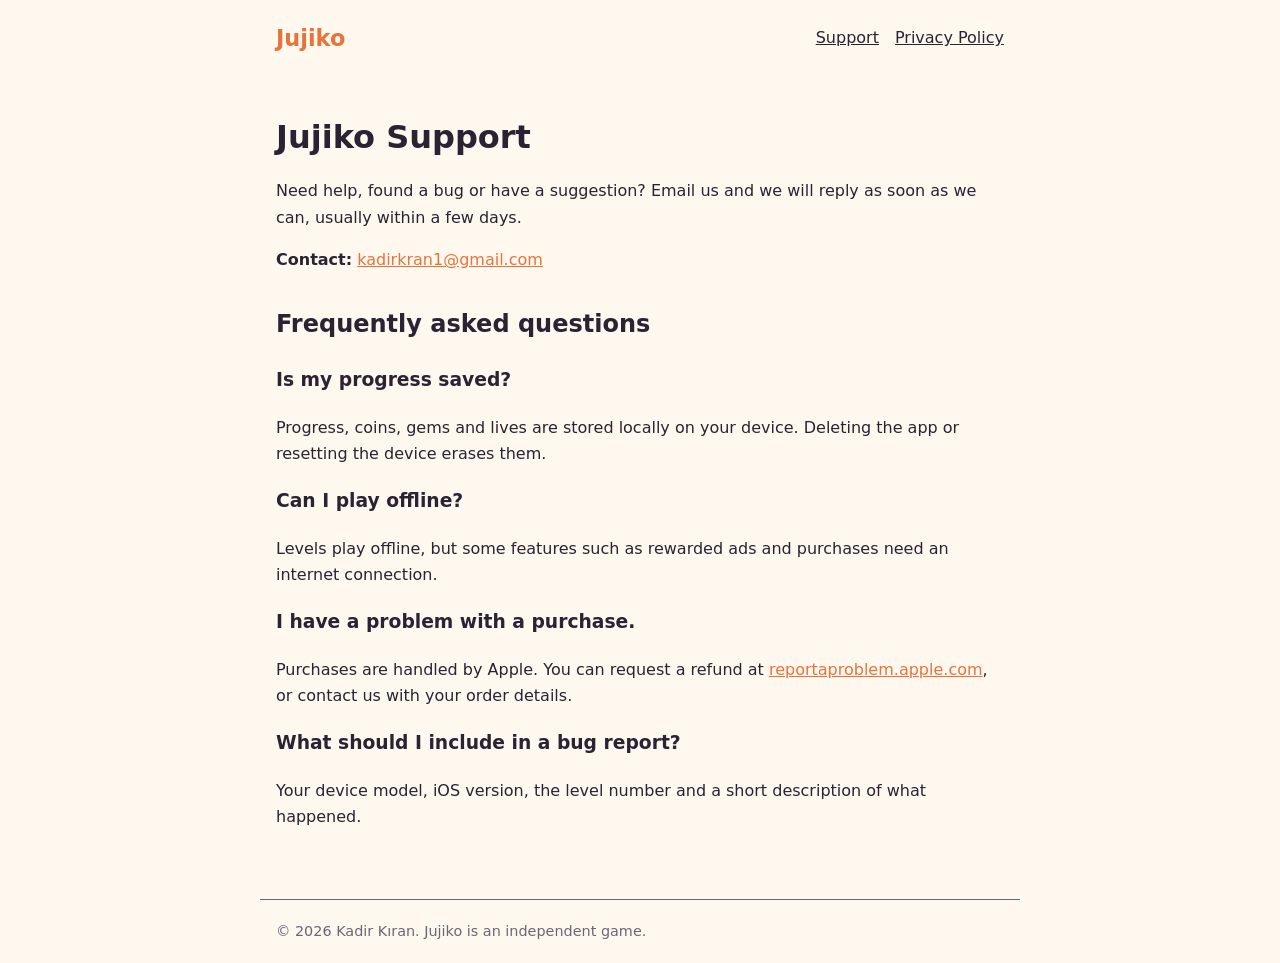
==== support.html @ f4edfb67 "Add Jujiko marketing, support and privacy pages Co-Authored-By: Claude Sonnet 5 <noreply@anthropic.c" ====
<!doctype html>
<html lang="en"><head><meta charset="utf-8"><meta name="viewport" content="width=device-width,initial-scale=1">
<title>Jujiko – Support</title><link rel="stylesheet" href="style.css"></head><body>
<header><a class="brand" href="index.html">Jujiko</a><nav><a href="support.html">Support</a><a href="privacy.html">Privacy Policy</a></nav></header>
<main>
<h1>Jujiko Support</h1>
<p>Need help, found a bug or have a suggestion? Email us and we will reply as soon as we can, usually within a few days.</p>
<p><strong>Contact:</strong> <a href="mailto:kadirkran1@gmail.com">kadirkran1@gmail.com</a></p>
<h2>Frequently asked questions</h2>
<h3>Is my progress saved?</h3><p>Progress, coins, gems and lives are stored locally on your device. Deleting the app or resetting the device erases them.</p>
<h3>Can I play offline?</h3><p>Levels play offline, but some features such as rewarded ads and purchases need an internet connection.</p>
<h3>I have a problem with a purchase.</h3><p>Purchases are handled by Apple. You can request a refund at <a href="https://reportaproblem.apple.com">reportaproblem.apple.com</a>, or contact us with your order details.</p>
<h3>What should I include in a bug report?</h3><p>Your device model, iOS version, the level number and a short description of what happened.</p>
</main>
<footer>&copy; 2026 Kadir Kıran. Jujiko is an independent game.</footer>
</body></html>
---- style.css ----
:root{--bg:#fff8ee;--fg:#2b2233;--accent:#e8743b;--muted:#6d6478}
@media(prefers-color-scheme:dark){:root{--bg:#1d1824;--fg:#f4eefa;--accent:#ff9660;--muted:#b3a9c0}}
*{box-sizing:border-box}body{margin:0;background:var(--bg);color:var(--fg);font:16px/1.65 system-ui,-apple-system,Segoe UI,sans-serif}
header,main,footer{max-width:760px;margin:0 auto;padding:20px 16px}
header{display:flex;justify-content:space-between;align-items:center;flex-wrap:wrap;gap:8px}
header a.brand{font-weight:800;font-size:1.4rem;color:var(--accent);text-decoration:none}
nav a{margin-left:16px;color:var(--fg)}h1{font-size:2rem;line-height:1.2}h2{margin-top:2rem}
a{color:var(--accent)}footer{color:var(--muted);font-size:.9rem;border-top:1px solid var(--muted);margin-top:2rem}
.hero p{font-size:1.15rem}.shots{display:flex;gap:10px;overflow-x:auto}.shots img{height:220px;border-radius:10px}
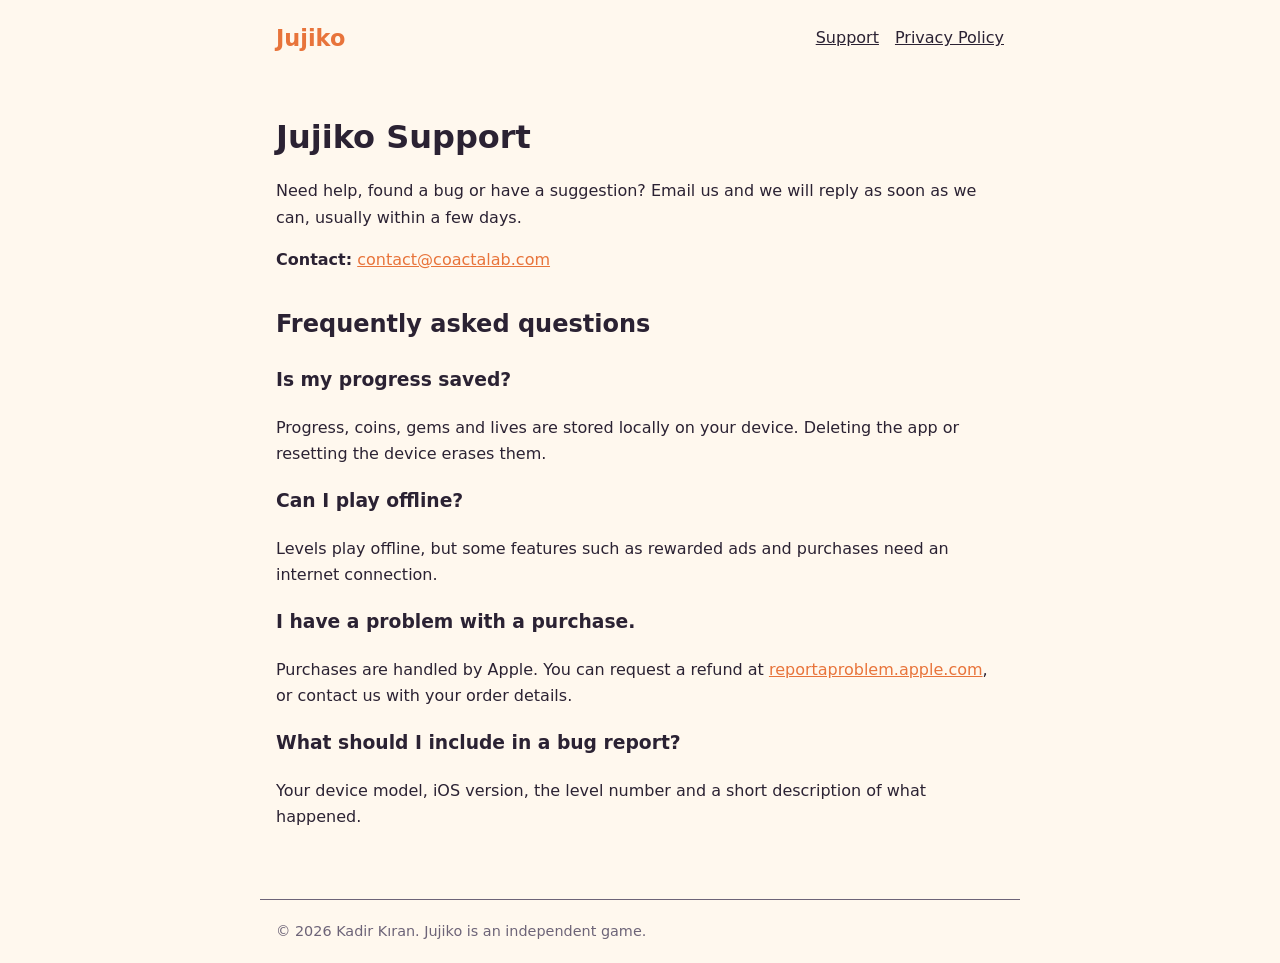
==== commit 487ee28f: "Update contact email Co-Authored-By: Claude Sonnet 5 <noreply@anthropic.com>" ====
--- a/support.html
+++ b/support.html
@@ -5,7 +5,7 @@
 <main>
 <h1>Jujiko Support</h1>
 <p>Need help, found a bug or have a suggestion? Email us and we will reply as soon as we can, usually within a few days.</p>
-<p><strong>Contact:</strong> <a href="mailto:kadirkran1@gmail.com">kadirkran1@gmail.com</a></p>
+<p><strong>Contact:</strong> <a href="mailto:contact@coactalab.com">contact@coactalab.com</a></p>
 <h2>Frequently asked questions</h2>
 <h3>Is my progress saved?</h3><p>Progress, coins, gems and lives are stored locally on your device. Deleting the app or resetting the device erases them.</p>
 <h3>Can I play offline?</h3><p>Levels play offline, but some features such as rewarded ads and purchases need an internet connection.</p>
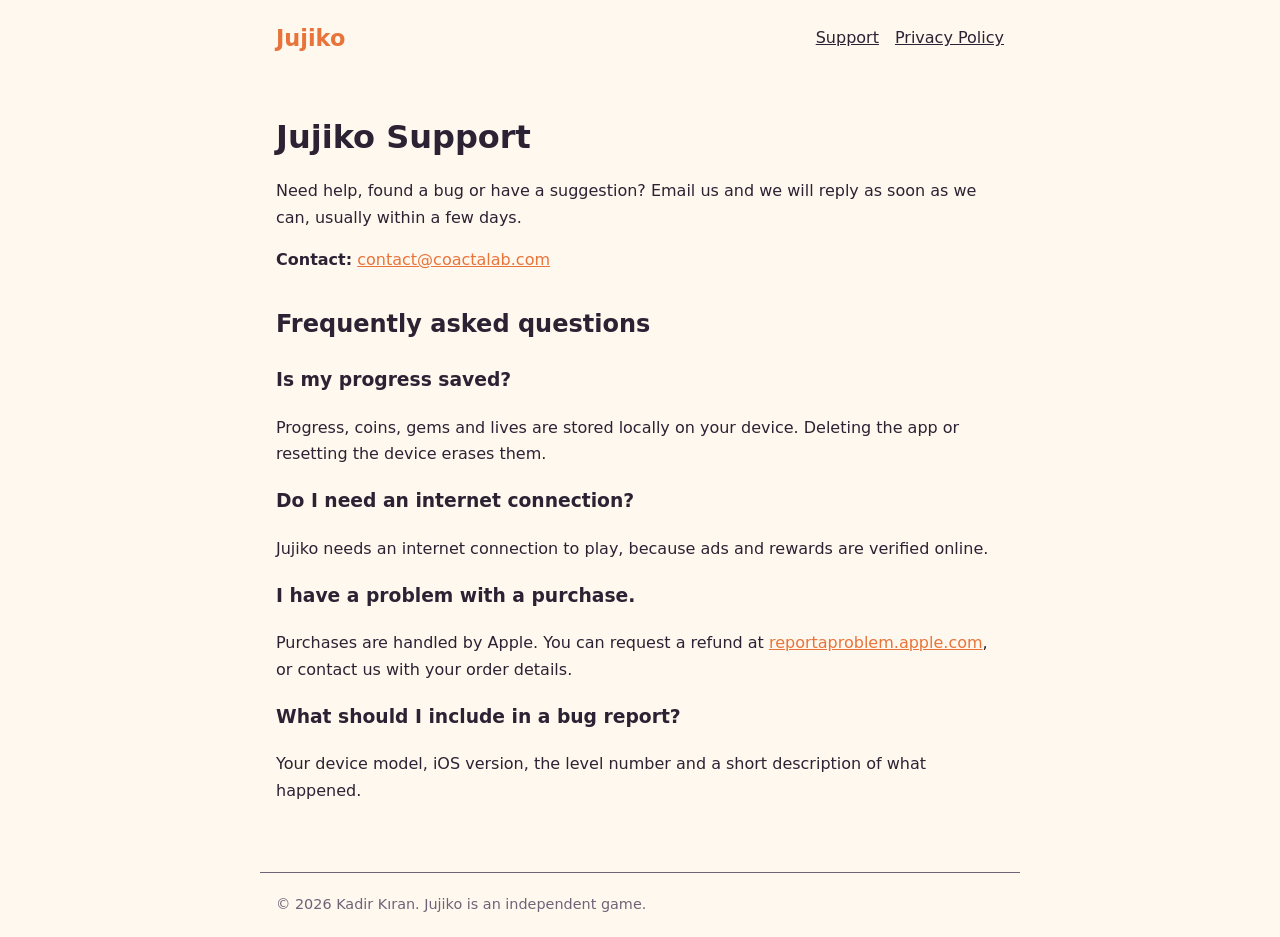
==== commit 2544b9dc: "Clarify internet requirement in FAQ Co-Authored-By: Claude Sonnet 5 <noreply@anthropic.com>" ====
--- a/support.html
+++ b/support.html
@@ -8,7 +8,7 @@
 <p><strong>Contact:</strong> <a href="mailto:contact@coactalab.com">contact@coactalab.com</a></p>
 <h2>Frequently asked questions</h2>
 <h3>Is my progress saved?</h3><p>Progress, coins, gems and lives are stored locally on your device. Deleting the app or resetting the device erases them.</p>
-<h3>Can I play offline?</h3><p>Levels play offline, but some features such as rewarded ads and purchases need an internet connection.</p>
+<h3>Do I need an internet connection?</h3><p>Jujiko needs an internet connection to play, because ads and rewards are verified online.</p>
 <h3>I have a problem with a purchase.</h3><p>Purchases are handled by Apple. You can request a refund at <a href="https://reportaproblem.apple.com">reportaproblem.apple.com</a>, or contact us with your order details.</p>
 <h3>What should I include in a bug report?</h3><p>Your device model, iOS version, the level number and a short description of what happened.</p>
 </main>
